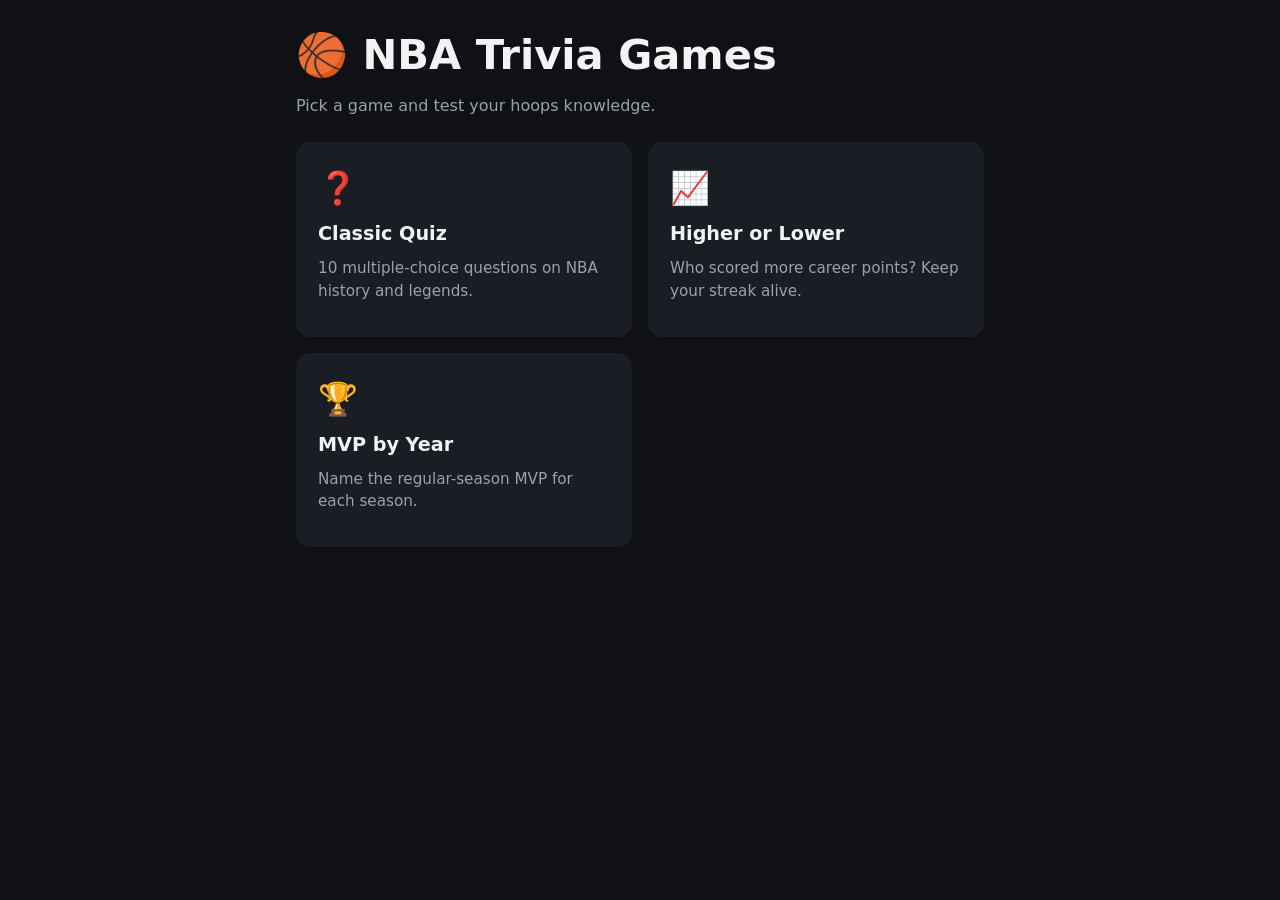
==== index.html @ f57454be "Add NBA Trivia Games hub with three starter games Co-Authored-By: Claude Opus 5.5 <noreply@anthropic" ====
<!doctype html>
<html lang="en">
<head>
  <meta charset="utf-8">
  <meta name="viewport" content="width=device-width, initial-scale=1">
  <title>NBA Trivia Games</title>
  <link rel="stylesheet" href="shared/styles.css">
</head>
<body>
  <main class="wrap">
    <h1>🏀 NBA Trivia Games</h1>
    <p class="sub">Pick a game and test your hoops knowledge.</p>

    <div class="grid" id="games"></div>
  </main>

  <script src="shared/utils.js"></script>
  <script>
    // To add a game: create games/<id>/index.html and add an entry here.
    const GAMES = [
      { id: "classic-quiz", emoji: "❓", title: "Classic Quiz",
        desc: "10 multiple-choice questions on NBA history and legends." },
      { id: "higher-lower", emoji: "📈", title: "Higher or Lower",
        desc: "Who scored more career points? Keep your streak alive." },
      { id: "mvp-by-year", emoji: "🏆", title: "MVP by Year",
        desc: "Name the regular-season MVP for each season." },
    ];

    document.getElementById("games").innerHTML = GAMES.map(g => `
      <a class="game-card" href="games/${g.id}/">
        <div class="emoji">${g.emoji}</div>
        <h2>${g.title}</h2>
        <p>${g.desc}</p>
        <div class="best">${getBest(g.id) ? "Your best: " + getBest(g.id) : ""}</div>
      </a>`).join("");
  </script>
</body>
</html>
---- shared/styles.css ----
:root {
  --bg: #0f1115;
  --surface: #1a1d24;
  --surface-2: #232733;
  --text: #f2f3f5;
  --muted: #9aa1ae;
  --accent: #f26b1d;
  --accent-2: #ff8f4d;
  --good: #2fbf71;
  --bad: #e5484d;
  --radius: 14px;
  font-family: system-ui, -apple-system, "Segoe UI", Roboto, sans-serif;
}

* { box-sizing: border-box; }

body {
  margin: 0;
  background: var(--bg);
  color: var(--text);
  min-height: 100vh;
  line-height: 1.5;
}

a { color: var(--accent-2); }

.wrap {
  max-width: 720px;
  margin: 0 auto;
  padding: 24px 16px 64px;
}

header.site {
  display: flex;
  align-items: center;
  justify-content: space-between;
  gap: 12px;
  margin-bottom: 24px;
}

header.site a.home {
  color: var(--muted);
  text-decoration: none;
  font-size: 0.95rem;
}

h1 { font-size: clamp(1.8rem, 5vw, 2.6rem); margin: 0 0 8px; }
h2 { margin: 0 0 8px; }
.sub { color: var(--muted); margin: 0 0 24px; }

.card {
  background: var(--surface);
  border-radius: var(--radius);
  padding: 20px;
}

.grid {
  display: grid;
  gap: 16px;
  grid-template-columns: repeat(auto-fill, minmax(220px, 1fr));
}

a.game-card {
  display: block;
  text-decoration: none;
  color: inherit;
  background: var(--surface);
  border-radius: var(--radius);
  padding: 20px;
  border: 2px solid transparent;
  transition: border-color 0.15s, transform 0.15s;
}
a.game-card:hover { border-color: var(--accent); transform: translateY(-2px); }
a.game-card .emoji { font-size: 2rem; }
a.game-card h2 { font-size: 1.2rem; margin-top: 8px; }
a.game-card p { color: var(--muted); margin: 0; font-size: 0.95rem; }
a.game-card .best { margin-top: 12px; font-size: 0.85rem; color: var(--accent-2); }

.hud {
  display: flex;
  justify-content: space-between;
  color: var(--muted);
  font-size: 0.95rem;
  margin-bottom: 12px;
}

.question { font-size: 1.25rem; font-weight: 600; margin: 0 0 16px; }

.options { display: grid; gap: 10px; }

button {
  font: inherit;
  cursor: pointer;
  border: none;
  border-radius: 10px;
  padding: 14px 16px;
  background: var(--surface-2);
  color: var(--text);
  text-align: left;
  transition: background 0.15s;
}
button:hover:not(:disabled) { background: #2d3240; }
button:disabled { cursor: default; }
button.correct { background: var(--good); color: #fff; }
button.wrong { background: var(--bad); color: #fff; }

button.primary {
  background: var(--accent);
  color: #fff;
  text-align: center;
  font-weight: 600;
}
button.primary:hover:not(:disabled) { background: var(--accent-2); }

.feedback { min-height: 1.5em; margin: 14px 0; color: var(--muted); }

.actions { display: flex; gap: 10px; flex-wrap: wrap; margin-top: 8px; }

.big-score { font-size: 3rem; font-weight: 800; color: var(--accent); margin: 8px 0; }

.hidden { display: none !important; }
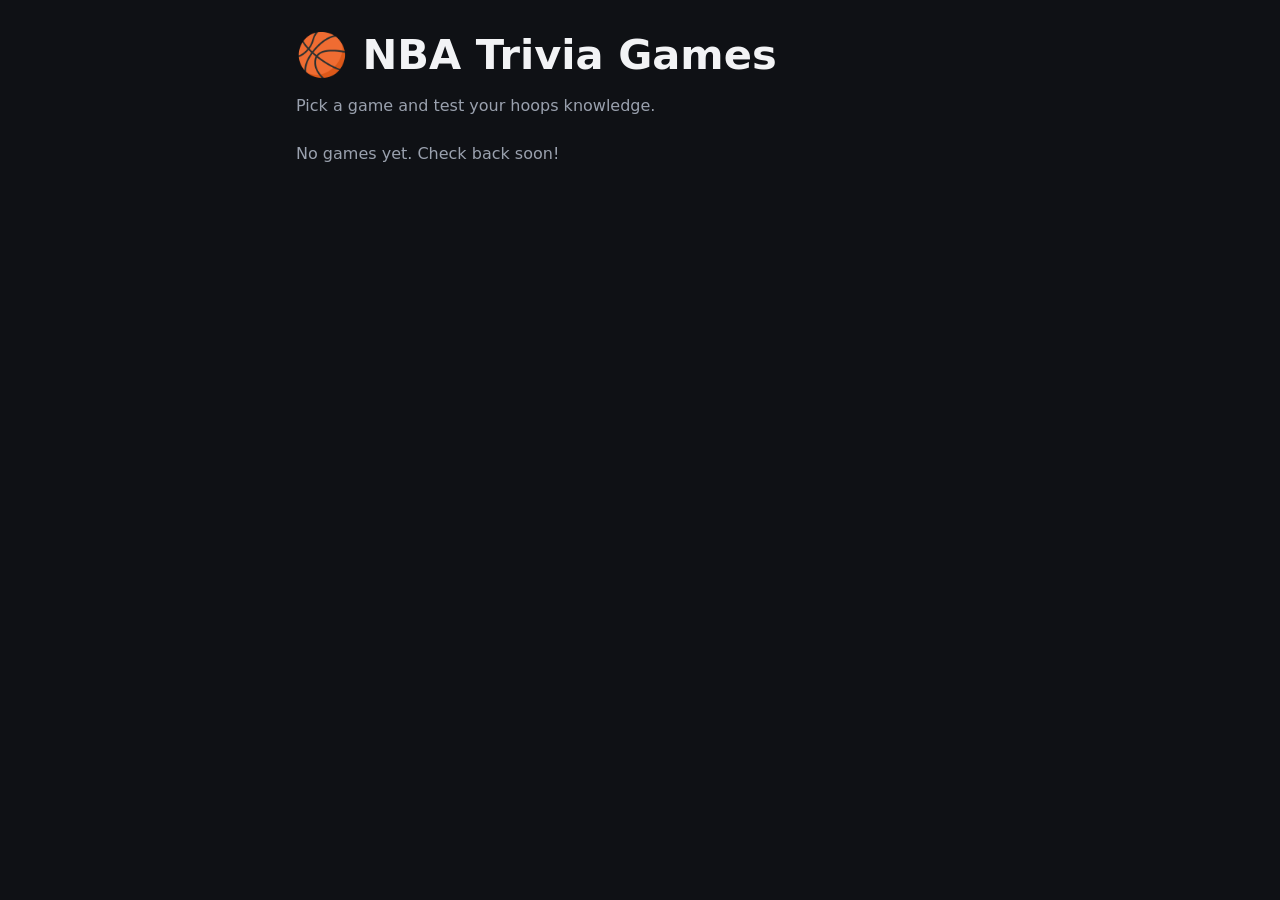
==== commit 251457e2: "Remove starter games, keep empty hub framework Co-Authored-By: Claude Opus 5.5 <noreply@anthropic.co" ====
--- a/index.html
+++ b/index.html
@@ -12,20 +12,15 @@
     <p class="sub">Pick a game and test your hoops knowledge.</p>
 
     <div class="grid" id="games"></div>
+    <p class="sub" id="empty">No games yet. Check back soon!</p>
   </main>
 
   <script src="shared/utils.js"></script>
   <script>
     // To add a game: create games/<id>/index.html and add an entry here.
-    const GAMES = [
-      { id: "classic-quiz", emoji: "❓", title: "Classic Quiz",
-        desc: "10 multiple-choice questions on NBA history and legends." },
-      { id: "higher-lower", emoji: "📈", title: "Higher or Lower",
-        desc: "Who scored more career points? Keep your streak alive." },
-      { id: "mvp-by-year", emoji: "🏆", title: "MVP by Year",
-        desc: "Name the regular-season MVP for each season." },
-    ];
+    const GAMES = [];
 
+    document.getElementById("empty").hidden = GAMES.length > 0;
     document.getElementById("games").innerHTML = GAMES.map(g => `
       <a class="game-card" href="games/${g.id}/">
         <div class="emoji">${g.emoji}</div>
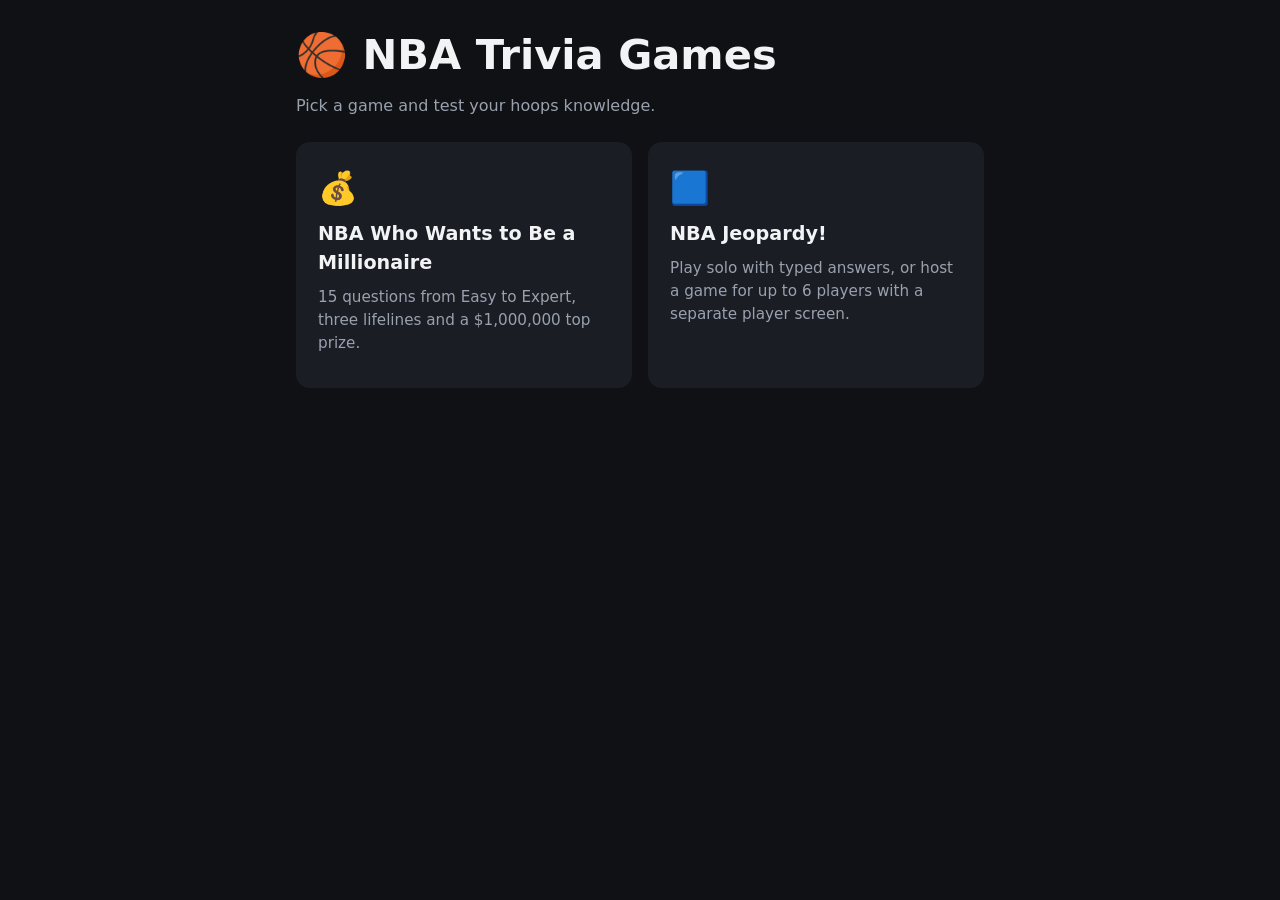
==== commit 1d00f9db: "List Millionaire and Jeopardy on the home page Co-Authored-By: Claude Opus 5.5 <noreply@anthropic.co" ====
--- a/index.html
+++ b/index.html
@@ -18,7 +18,12 @@
   <script src="shared/utils.js"></script>
   <script>
     // To add a game: create games/<id>/index.html and add an entry here.
-    const GAMES = [];
+    const GAMES = [
+      { id: "millionaire", emoji: "💰", title: "NBA Who Wants to Be a Millionaire",
+        desc: "15 questions from Easy to Expert, three lifelines and a $1,000,000 top prize." },
+      { id: "jeopardy", emoji: "🟦", title: "NBA Jeopardy!",
+        desc: "Play solo with typed answers, or host a game for up to 6 players with a separate player screen." },
+    ];
 
     document.getElementById("empty").hidden = GAMES.length > 0;
     document.getElementById("games").innerHTML = GAMES.map(g => `
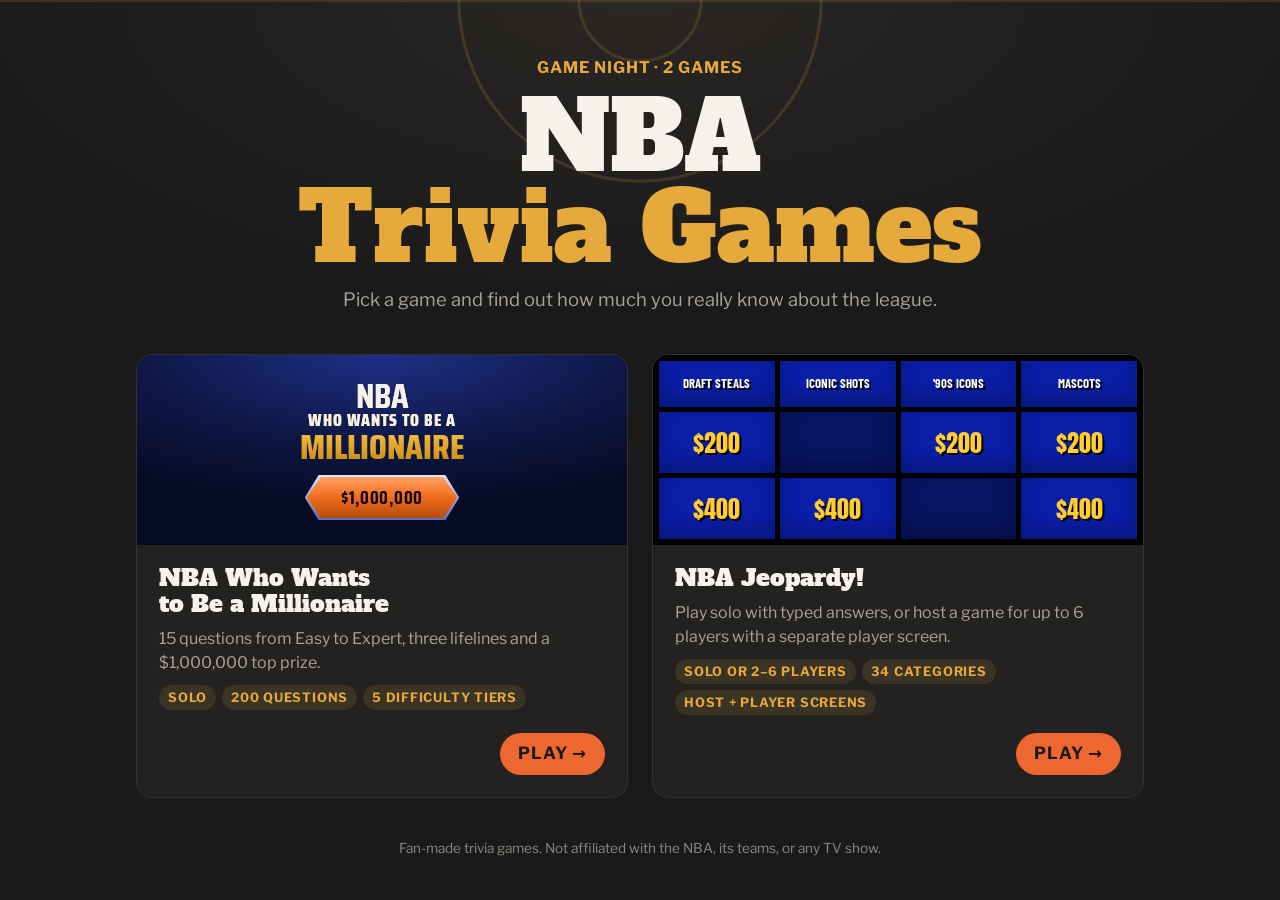
==== commit b6af472a: "Redesign the home page Charcoal, hardwood gold and basketball orange palette (orange only for Play b" ====
--- a/index.html
+++ b/index.html
@@ -2,37 +2,78 @@
 <html lang="en">
 <head>
   <meta charset="utf-8">
-  <meta name="viewport" content="width=device-width, initial-scale=1">
+  <meta name="viewport" content="width=device-width, initial-scale=1, viewport-fit=cover">
   <title>NBA Trivia Games</title>
+  <meta name="claude:viewport-fit-sides" content="cover">
+  <meta name="description" content="Free NBA trivia games: Who Wants to Be a Millionaire and Jeopardy!, built for hoops fans.">
+  <link rel="preconnect" href="https://fonts.googleapis.com">
+  <link rel="preconnect" href="https://fonts.gstatic.com" crossorigin>
+  <link rel="stylesheet" href="https://fonts.googleapis.com/css2?family=Alfa+Slab+One&family=Libre+Franklin:wght@400;500;600;700&family=Anton&family=Barlow+Condensed:wght@700&family=Saira+Condensed:wght@700;800&display=swap">
   <link rel="stylesheet" href="shared/styles.css">
 </head>
 <body>
   <main class="wrap">
-    <h1>🏀 NBA Trivia Games</h1>
-    <p class="sub">Pick a game and test your hoops knowledge.</p>
+    <header class="hero">
+      <p class="eyebrow" id="count"></p>
+      <h1>NBA <span>Trivia Games</span></h1>
+      <p class="sub">Pick a game and find out how much you really know about the league.</p>
+    </header>
 
-    <div class="grid" id="games"></div>
-    <p class="sub" id="empty">No games yet. Check back soon!</p>
+    <section class="grid" id="games" aria-label="Games"></section>
+    <p class="empty" id="empty">No games yet. Check back soon!</p>
+
+    <footer class="site">Fan-made trivia games. Not affiliated with the NBA, its teams, or any TV show.</footer>
   </main>
 
   <script src="shared/utils.js"></script>
   <script>
     // To add a game: create games/<id>/index.html and add an entry here.
+    // poster is the mini artwork at the top of the card.
     const GAMES = [
-      { id: "millionaire", emoji: "💰", title: "NBA Who Wants to Be a Millionaire",
-        desc: "15 questions from Easy to Expert, three lifelines and a $1,000,000 top prize." },
-      { id: "jeopardy", emoji: "🟦", title: "NBA Jeopardy!",
-        desc: "Play solo with typed answers, or host a game for up to 6 players with a separate player screen." },
+      {
+        id: "millionaire",
+        title: "NBA Who Wants to Be a Millionaire",
+        desc: "15 questions from Easy to Expert, three lifelines and a $1,000,000 top prize.",
+        tags: ["Solo", "200 questions", "5 difficulty tiers"],
+        poster: `<div class="poster millionaire"><div class="mil-art">
+                   <div class="mil-title"><b>NBA</b><small>Who Wants to Be a</small>Millionaire</div>
+                   <div class="mil-loz"><span>$1,000,000</span></div>
+                 </div></div>`,
+      },
+      {
+        id: "jeopardy",
+        title: "NBA Jeopardy!",
+        desc: "Play solo with typed answers, or host a game for up to 6 players with a separate player screen.",
+        tags: ["Solo or 2–6 players", "34 categories", "Host + player screens"],
+        poster: `<div class="poster jeopardy"><div class="jep-art">
+                   <div class="head">Draft Steals</div><div class="head">Iconic Shots</div><div class="head">'90s Icons</div><div class="head">Mascots</div>
+                   <div>$200</div><div class="done"></div><div>$200</div><div>$200</div>
+                   <div>$400</div><div>$400</div><div class="done"></div><div>$400</div>
+                 </div></div>`,
+      },
     ];
 
+    const money = n => (n < 0 ? "-$" : "$") + Math.abs(n).toLocaleString("en-US");
+    const plural = n => n + (n === 1 ? " game" : " games");
+
+    document.getElementById("count").textContent = "Game night · " + plural(GAMES.length);
     document.getElementById("empty").hidden = GAMES.length > 0;
-    document.getElementById("games").innerHTML = GAMES.map(g => `
+    document.getElementById("games").innerHTML = GAMES.map(g => {
+      const best = getBest(g.id);
+      return `
       <a class="game-card" href="games/${g.id}/">
-        <div class="emoji">${g.emoji}</div>
-        <h2>${g.title}</h2>
-        <p>${g.desc}</p>
-        <div class="best">${getBest(g.id) ? "Your best: " + getBest(g.id) : ""}</div>
-      </a>`).join("");
+        ${g.poster}
+        <div class="card-body">
+          <h2>${g.title}</h2>
+          <p>${g.desc}</p>
+          <div class="tags">${g.tags.map(t => `<span>${t}</span>`).join("")}</div>
+          <div class="card-foot">
+            ${best ? `<span class="best">Your best: ${money(best)}</span>` : ""}
+            <span class="play">Play →</span>
+          </div>
+        </div>
+      </a>`;
+    }).join("");
   </script>
 </body>
 </html>
--- a/shared/styles.css
+++ b/shared/styles.css
@@ -1,121 +1,203 @@
+/* Home page. Layout: a dark arena with faint half-court lines behind a stacked title,
+   then one large card per game whose top half is a mini poster in that game's own look.
+   Deliberately single-theme (always dark), matching the games. */
 :root {
-  --bg: #0f1115;
-  --surface: #1a1d24;
-  --surface-2: #232733;
-  --text: #f2f3f5;
-  --muted: #9aa1ae;
-  --accent: #f26b1d;
-  --accent-2: #ff8f4d;
-  --good: #2fbf71;
-  --bad: #e5484d;
-  --radius: 14px;
-  font-family: system-ui, -apple-system, "Segoe UI", Roboto, sans-serif;
+  /* 60 / 30 / 10: charcoal everywhere, hardwood gold for identity, orange only for actions. */
+  --arena: #1a1a1a;                    /* 60%: asphalt, rubber, stadium */
+  --line: rgba(229, 169, 60, 0.16);    /* court lines in hardwood gold */
+  --card: #232220;
+  --card-edge: #34312c;
+  --text: #f5f2ec;
+  --muted: #aaa49a;
+  --gold: #e5a93c;                     /* 30%: hardwood maple */
+  --orange: #ee6730;                   /* 10%: basketball, CTAs and active states only */
+  --mil-navy: #0e1847;
+  --jep-blue: #0a1ea8;
+
+  /* Sports-page type: a heavy slab for headlines, a newspaper grotesque for everything else. */
+  --font-display: "Alfa Slab One", Rockwell, "Roboto Slab", serif;
+  --font-body: "Libre Franklin", system-ui, -apple-system, "Segoe UI", sans-serif;
+  --font-cond: "Libre Franklin", system-ui, -apple-system, "Segoe UI", sans-serif;
+
+  color-scheme: dark;
 }
 
 * { box-sizing: border-box; }
+[hidden] { display: none !important; }
 
 body {
   margin: 0;
-  background: var(--bg);
+  min-height: 100vh;
   color: var(--text);
-  min-height: 100vh;
+  font-family: var(--font-body);
+  font-size: 16px;
   line-height: 1.5;
-}
-
-a { color: var(--accent-2); }
+  background-color: var(--arena);
+  /* Half-court: center circle and midcourt line, drawn faintly behind everything. */
+  background-image:
+    radial-gradient(circle at 50% 0, transparent 179px, var(--line) 180px, var(--line) 182px, transparent 183px),
+    radial-gradient(circle at 50% 0, transparent 59px, var(--line) 60px, var(--line) 62px, transparent 63px),
+    linear-gradient(var(--line), var(--line)),
+    radial-gradient(ellipse 80% 50% at 50% 0%, #2a2724 0%, transparent 70%);
+  background-size: 100% 100%, 100% 100%, 100% 2px, 100% 100%;
+  background-position: 0 0, 0 0, 0 0, 0 0;
+  background-repeat: no-repeat;
+}
+
+a { color: inherit; }
+a:focus-visible { outline: 3px solid var(--orange); outline-offset: 4px; }
 
 .wrap {
-  max-width: 720px;
+  max-width: 1040px;
   margin: 0 auto;
-  padding: 24px 16px 64px;
-}
-
-header.site {
+  padding-block: 56px 40px;
+  padding-left: max(16px, env(safe-area-inset-left, 0px));
+  padding-right: max(16px, env(safe-area-inset-right, 0px));
   display: flex;
-  align-items: center;
-  justify-content: space-between;
-  gap: 12px;
-  margin-bottom: 24px;
-}
-
-header.site a.home {
-  color: var(--muted);
+  flex-direction: column;
+  gap: 40px;
+}
+
+/* ---------- Title ---------- */
+.hero { text-align: center; display: flex; flex-direction: column; align-items: center; gap: 12px; }
+.eyebrow {
+  margin: 0;
+  font-family: var(--font-cond);
+  font-weight: 700;
+  text-transform: uppercase;
+  letter-spacing: 0.06em;
+  color: var(--gold);
+}
+.hero h1 {
+  margin: 0;
+  font-family: var(--font-display);
+  font-weight: 400;
+  font-size: clamp(2.8rem, 10vw, 6rem);
+  line-height: 0.95;
+}
+.hero h1 span { display: block; color: var(--gold); }
+.hero p.sub { margin: 0; color: var(--muted); font-size: 1.15rem; max-width: 46ch; text-wrap: balance; }
+
+/* ---------- Game cards ---------- */
+.grid { display: grid; grid-template-columns: repeat(auto-fit, minmax(300px, 1fr)); gap: 24px; }
+
+.game-card {
+  display: flex;
+  flex-direction: column;
   text-decoration: none;
-  font-size: 0.95rem;
-}
-
-h1 { font-size: clamp(1.8rem, 5vw, 2.6rem); margin: 0 0 8px; }
-h2 { margin: 0 0 8px; }
-.sub { color: var(--muted); margin: 0 0 24px; }
-
-.card {
-  background: var(--surface);
-  border-radius: var(--radius);
-  padding: 20px;
-}
-
-.grid {
+  background: var(--card);
+  border: 1px solid var(--card-edge);
+  border-radius: 16px;
+  overflow: hidden;
+  transition: transform 0.18s, border-color 0.18s, box-shadow 0.18s;
+}
+.game-card:hover { transform: translateY(-3px); border-color: var(--orange); box-shadow: 0 16px 40px rgba(0, 0, 0, 0.45); }
+
+.poster { height: 190px; position: relative; display: grid; place-items: center; overflow: hidden; }
+
+/* Millionaire poster: navy stage, gold title, one answer lozenge */
+.poster.millionaire {
+  background: radial-gradient(ellipse 90% 80% at 50% 0%, #1f2f86 0%, var(--mil-navy) 55%, #060a22 100%);
+}
+.mil-art { display: flex; flex-direction: column; align-items: center; gap: 12px; }
+.mil-title {
+  font-family: "Saira Condensed", var(--font-cond);
+  font-weight: 800;
+  font-size: 2.2rem;
+  line-height: 0.9;
+  text-transform: uppercase;
+  text-align: center;
+  background: linear-gradient(180deg, #fff6d8 0%, #ffc94a 55%, #c98a12 100%);
+  -webkit-background-clip: text;
+  background-clip: text;
+  color: transparent;
+}
+.mil-title b, .mil-title small { display: block; color: #f5f2ec; -webkit-text-fill-color: #f5f2ec; }
+.mil-title small { font-size: 0.5em; letter-spacing: 0.06em; margin-block: 2px; }
+.mil-loz {
+  --shape: polygon(14px 0, calc(100% - 14px) 0, 100% 50%, calc(100% - 14px) 100%, 14px 100%, 0 50%);
+  clip-path: var(--shape);
+  padding: 2px;
+  background: linear-gradient(180deg, #dfe7ff, #9fb2e8 45%, #5a6db5);
+}
+.mil-loz span {
+  display: block;
+  clip-path: var(--shape);
+  padding: 7px 34px;
+  background: linear-gradient(180deg, #ffa262 0%, #f26b1d 50%, #b84a0c 100%);
+  color: #120700;
+  font-family: "Saira Condensed", var(--font-cond);
+  font-weight: 700;
+  font-size: 1.15rem;
+  letter-spacing: 0.04em;
+}
+
+/* Jeopardy poster: a slice of the blue board */
+.poster.jeopardy { background: #000; padding: 6px; }
+.jep-art { display: grid; grid-template-columns: repeat(4, 1fr); gap: 5px; width: 100%; height: 100%; }
+.jep-art div {
+  background: var(--jep-blue);
   display: grid;
-  gap: 16px;
-  grid-template-columns: repeat(auto-fill, minmax(220px, 1fr));
-}
-
-a.game-card {
-  display: block;
-  text-decoration: none;
-  color: inherit;
-  background: var(--surface);
-  border-radius: var(--radius);
-  padding: 20px;
-  border: 2px solid transparent;
-  transition: border-color 0.15s, transform 0.15s;
-}
-a.game-card:hover { border-color: var(--accent); transform: translateY(-2px); }
-a.game-card .emoji { font-size: 2rem; }
-a.game-card h2 { font-size: 1.2rem; margin-top: 8px; }
-a.game-card p { color: var(--muted); margin: 0; font-size: 0.95rem; }
-a.game-card .best { margin-top: 12px; font-size: 0.85rem; color: var(--accent-2); }
-
-.hud {
-  display: flex;
-  justify-content: space-between;
-  color: var(--muted);
-  font-size: 0.95rem;
-  margin-bottom: 12px;
-}
-
-.question { font-size: 1.25rem; font-weight: 600; margin: 0 0 16px; }
-
-.options { display: grid; gap: 10px; }
-
-button {
-  font: inherit;
-  cursor: pointer;
-  border: none;
-  border-radius: 10px;
-  padding: 14px 16px;
-  background: var(--surface-2);
-  color: var(--text);
-  text-align: left;
-  transition: background 0.15s;
-}
-button:hover:not(:disabled) { background: #2d3240; }
-button:disabled { cursor: default; }
-button.correct { background: var(--good); color: #fff; }
-button.wrong { background: var(--bad); color: #fff; }
-
-button.primary {
-  background: var(--accent);
-  color: #fff;
-  text-align: center;
-  font-weight: 600;
-}
-button.primary:hover:not(:disabled) { background: var(--accent-2); }
-
-.feedback { min-height: 1.5em; margin: 14px 0; color: var(--muted); }
-
-.actions { display: flex; gap: 10px; flex-wrap: wrap; margin-top: 8px; }
-
-.big-score { font-size: 3rem; font-weight: 800; color: var(--accent); margin: 8px 0; }
-
-.hidden { display: none !important; }
+  place-items: center;
+  box-shadow: inset 0 -10px 18px rgba(0, 0, 0, 0.25);
+  font-family: "Anton", Impact, sans-serif;
+  color: #ffcc33;
+  font-size: 1.5rem;
+  text-shadow: 2px 2px 0 #000;
+}
+.jep-art .head { font-family: "Barlow Condensed", "Arial Narrow", sans-serif; font-weight: 700; font-size: 0.8rem; color: #fff; text-transform: uppercase; text-align: center; line-height: 1.05; padding: 4px; }
+.jep-art .done { background: #071461; }
+
+.card-body { padding: 20px 22px 22px; display: flex; flex-direction: column; gap: 10px; flex: 1; }
+.card-body h2 {
+  margin: 0;
+  font-family: var(--font-display);
+  font-weight: 400;
+  font-size: 1.45rem;
+  line-height: 1.12;
+  text-wrap: balance;
+}
+.card-body p { margin: 0; color: var(--muted); }
+.tags { display: flex; flex-wrap: wrap; gap: 6px; }
+.tags span {
+  font-family: var(--font-cond);
+  font-weight: 700;
+  font-size: 0.8rem;
+  letter-spacing: 0.06em;
+  text-transform: uppercase;
+  padding: 3px 9px;
+  border-radius: 999px;
+  background: rgba(229, 169, 60, 0.12);
+  color: var(--gold);
+}
+.card-foot { margin-top: auto; padding-top: 8px; display: flex; align-items: center; justify-content: space-between; gap: 12px; }
+.best { font-size: 0.92rem; color: var(--gold); font-variant-numeric: tabular-nums; }
+.play {
+  margin-left: auto;
+  font-family: var(--font-cond);
+  font-weight: 700;
+  font-size: 1.05rem;
+  letter-spacing: 0.06em;
+  text-transform: uppercase;
+  padding: 8px 18px;
+  border-radius: 999px;
+  background: var(--orange);
+  color: #1a1a1a;
+  transition: background 0.18s;
+}
+.game-card:hover .play { background: #f4804f; }
+
+.empty { margin: 0; text-align: center; color: var(--muted); }
+
+footer.site { text-align: center; color: var(--muted); font-size: 0.85rem; opacity: 0.8; }
+
+@media (max-width: 560px) {
+  .wrap { padding-block: 36px 32px; gap: 28px; }
+  .poster { height: 160px; }
+  .mil-title { font-size: 1.9rem; }
+}
+
+@media (prefers-reduced-motion: reduce) {
+  .game-card, .play { transition: none; }
+  .game-card:hover { transform: none; }
+}
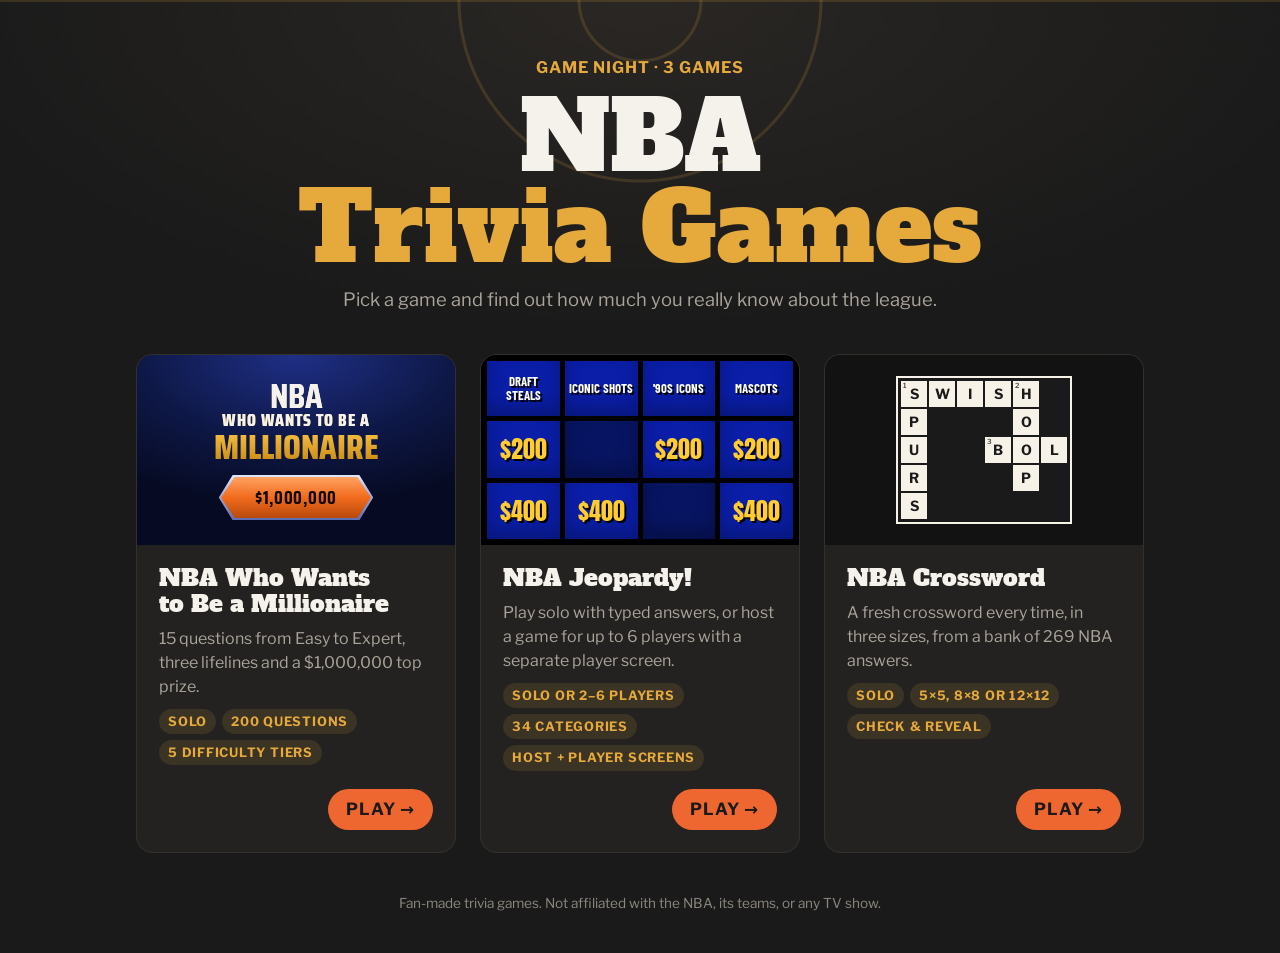
==== commit d95b42f6: "Add NBA Crossword and list it on the home page Generates a fresh crossword in 5x5, 8x8 or 12x12 from" ====
--- a/index.html
+++ b/index.html
@@ -5,7 +5,7 @@
   <meta name="viewport" content="width=device-width, initial-scale=1, viewport-fit=cover">
   <title>NBA Trivia Games</title>
   <meta name="claude:viewport-fit-sides" content="cover">
-  <meta name="description" content="Free NBA trivia games: Who Wants to Be a Millionaire and Jeopardy!, built for hoops fans.">
+  <meta name="description" content="Free NBA trivia games: Who Wants to Be a Millionaire, Jeopardy! and a crossword, built for hoops fans.">
   <link rel="preconnect" href="https://fonts.googleapis.com">
   <link rel="preconnect" href="https://fonts.gstatic.com" crossorigin>
   <link rel="stylesheet" href="https://fonts.googleapis.com/css2?family=Alfa+Slab+One&family=Libre+Franklin:wght@400;500;600;700&family=Anton&family=Barlow+Condensed:wght@700&family=Saira+Condensed:wght@700;800&display=swap">
@@ -51,6 +51,17 @@
                    <div>$400</div><div>$400</div><div class="done"></div><div>$400</div>
                  </div></div>`,
       },
+      {
+        id: "crossword",
+        title: "NBA Crossword",
+        desc: "A fresh crossword every time, in three sizes, from a bank of 269 NBA answers.",
+        tags: ["Solo", "5×5, 8×8 or 12×12", "Check & reveal"],
+        poster: `<div class="poster crossword"><div class="cw-art">${
+          ["SWISH#", "P###O#", "U##BOL", "R###P#", "S#####"].map((row, r) => [...row].map((ch, c) =>
+            ch === "#" ? `<i></i>` : `<b>${[[0,0],[0,4],[2,3]].some(([y, x]) => y === r && x === c) ? `<em>${r === 0 && c === 0 ? 1 : r === 0 ? 2 : 3}</em>` : ""}${ch}</b>`
+          ).join("")).join("")
+        }</div></div>`,
+      },
     ];
 
     const money = n => (n < 0 ? "-$" : "$") + Math.abs(n).toLocaleString("en-US");
--- a/shared/styles.css
+++ b/shared/styles.css
@@ -148,6 +148,14 @@
 .jep-art .head { font-family: "Barlow Condensed", "Arial Narrow", sans-serif; font-weight: 700; font-size: 0.8rem; color: #fff; text-transform: uppercase; text-align: center; line-height: 1.05; padding: 4px; }
 .jep-art .done { background: #071461; }
 
+/* Crossword poster: paper squares on charcoal */
+.poster.crossword { background: #121212; }
+.cw-art { display: grid; grid-template-columns: repeat(6, 26px); grid-auto-rows: 26px; gap: 2px; padding: 3px; background: #1a1a1a; border: 2px solid #f7f2e7; }
+.cw-art b, .cw-art i { display: grid; place-items: center; }
+.cw-art b { position: relative; background: #f7f2e7; color: #1a1a1a; font: 700 14px/1 var(--font-body); }
+.cw-art i { background: transparent; }
+.cw-art em { position: absolute; top: 1px; left: 2px; font: 600 7px/1 var(--font-body); font-style: normal; color: #4a463e; }
+
 .card-body { padding: 20px 22px 22px; display: flex; flex-direction: column; gap: 10px; flex: 1; }
 .card-body h2 {
   margin: 0;
